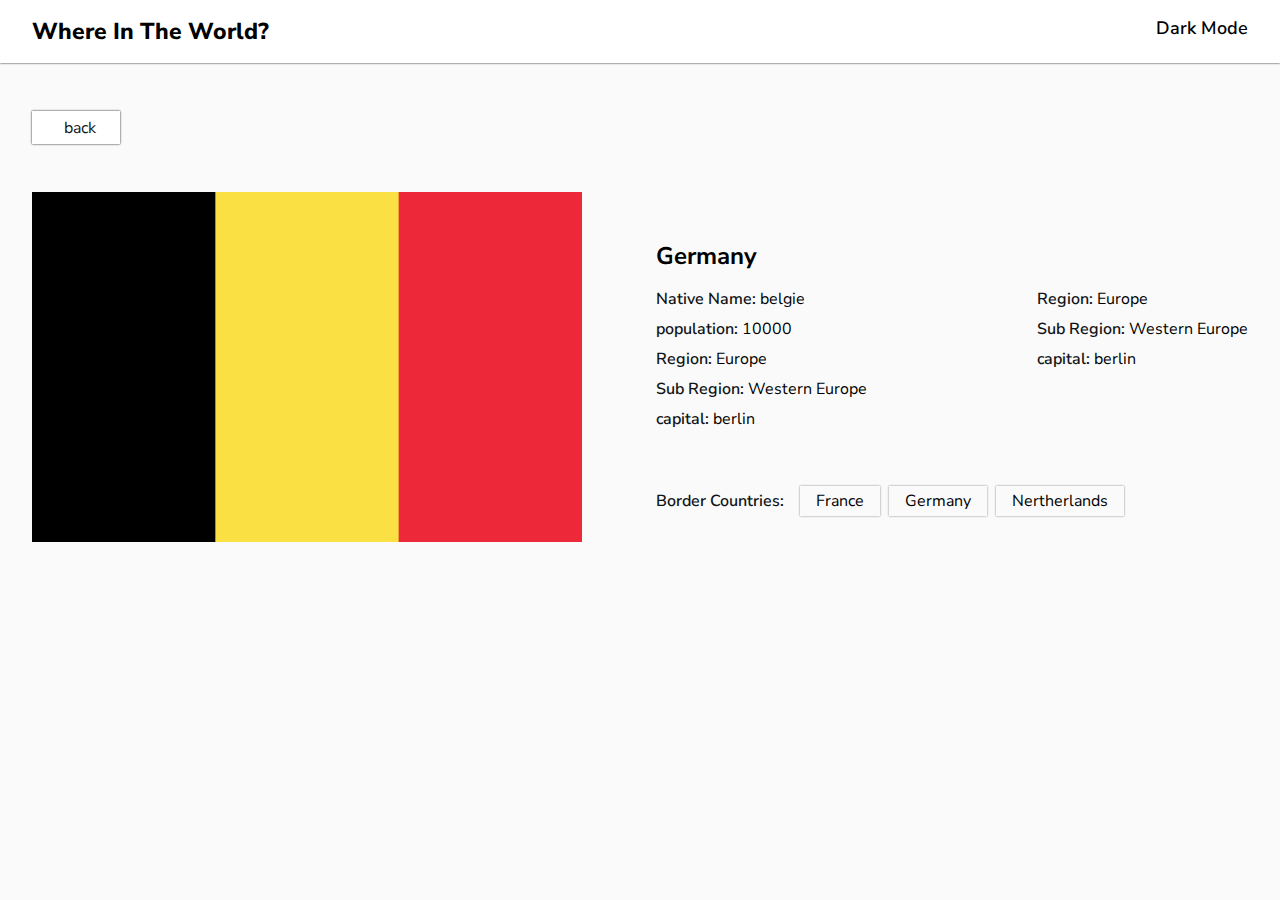
==== info.html @ 473240a0 "first commit" ====
<!DOCTYPE html>
<html lang="en">
  <head>
    <meta charset="UTF-8" />
    <meta http-equiv="X-UA-Compatible" content="IE=edge" />
    <meta name="viewport" content="width=device-width, initial-scale=1.0" />
    <link
      rel="stylesheet"
      href="https://cdnjs.cloudflare.com/ajax/libs/font-awesome/6.4.0/css/all.min.css"
      integrity="sha512-iecdLmaskl7CVkqkXNQ/ZH/XLlvWZOJyj7Yy7tcenmpD1ypASozpmT/E0iPtmFIB46ZmdtAc9eNBvH0H/ZpiBw=="
      crossorigin="anonymous"
      referrerpolicy="no-referrer"
    />
    <link rel="preconnect" href="https://fonts.googleapis.com" />
    <link rel="preconnect" href="https://fonts.gstatic.com" crossorigin />
    <link
      href="https://fonts.googleapis.com/css2?family=Nunito+Sans:wght@300;600;800&display=swap"
      rel="stylesheet"
    />
    <link rel="stylesheet" href="style.css" />
    <link rel="stylesheet" href="info.css" />
    <title>Details Page</title>
  </head>
  <body>
    <header id="header">
      <div class="container">
        <div class="header-content">
          <div class="header-info">Where In The World?</div>
          <div class="header-toggle">
            <i class="fa-solid fa-moon"></i> <span>Dark Mode</span>
          </div>
        </div>
      </div>
    </header>
    <main class="main-content">
      <div class="container">
        <aside class="back-arrow">
          <div class="arrow-nav">
            <i class="fa-solid fa-arrow-left"></i>
            back
          </div>
        </aside>
        <article id="showcase">
          <div class="showcase-img">
            <img src="/image/be.svg" alt="" />
          </div>
          <div class="showcase-info">
            <div class="country-info">
                <h2 class="country">Germany</h2>
            </div>
            <section class="flex">

                <aside class="box-info left">
                    <div class="info-native pb-s">
                <span class="bg-text">Native Name:</span> belgie
              </div>
              <div class="info-population pb-s">
                <span class="bg-text">population:</span> 10000
              </div>
              <div class="info-region pb-s">
                <span class="bg-text">Region:</span> Europe
              </div>
              <div class="info-sub-region pb-s">
                <span class="bg-text">Sub Region:</span> Western Europe
              </div>
              <div class="info-capital pb-s">
                <span class="bg-text">capital:</span> berlin
              </div>
            </aside>
            <aside class="box-info right">
                <div class="info-region pb-s"><span class="bg-text">Region:</span> Europe</div>
                    <div class="info-sub-region pb-s"><span class="bg-text">Sub Region:</span> Western Europe</div>
                    <div class="info-capital pb-s"><span class="bg-text">capital:</span> berlin
                    </div>
            </aside>
        </section>

            <div class="borders">
                <p class="bg-text">Border Countries:</p>
            <div class="b-countries">
                <div class="countries">France</div>
                <div class="countries">Germany</div>
                <div class="countries">Nertherlands</div>
            </div>
        </div>
          </div>
        </article>
      </div>
    </main>
    <script src="ui.js"></script>
    <script src="data.js"></script>
    <script src="app1.js"></script>
  </body>
</html>
---- style.css ----
:root{
    --element:hsl(0, 0%, 100%);
    --background:hsl(0, 0%, 98%);
    --text: hsl(200, 15%, 8%); 
    --input:hsl(0, 0%, 52%);
}


.light{
    --element:hsl(209, 23%, 22%);
    --background:hsl(207, 26%, 17%);
    --text:hsl(0, 0%, 100%);
    --input:hsl(0, 0%, 52%);
}

*{
    box-sizing: border-box;
    padding: 0;
    margin: 0;
}
a{
    text-decoration: none;
}

body{
    font-family: 'Nunito Sans', sans-serif;
    background: var(--background);
}
li{
    list-style: none;
}
img{
    max-width: 100%;
}

.container{
    max-width: 1280px;
    margin: auto;
    padding: 0 2rem;

}
#header{
padding: 1rem 0 ;
background: var(--element);
box-shadow: 0px 0px 2px var(--text);
position: relative;
z-index: 2;
}
.header-content{
    display: flex;
    justify-content: space-between;
}
.header-info{
    font-weight: 800;
    font-size: 23px;
}
.header-toggle{
    cursor: pointer;
}
.header-toggle span{
    font-weight: 600;
    font-size: 18px;
    margin-left: 2px;
}

/* nav area */
#navbar{
    padding-bottom: 2.5rem;
    /* background: var(--background); */
    padding-top: 1.25rem;
    /* overflow: hidden; */
}
.nav-content{
    display: flex;
    justify-content: space-between;
    align-items: center;
}
.nav-input{
    max-width: 400px;
    position: relative;
    display: flex;
    width: 100%;
    align-items: center;
    height: fit-content;
}
.nav-input input{
    padding: .75rem 2.5rem;
    border: none;
    width: 100%;
    font-size: 16px;
    outline: none;
    box-shadow: 0px 0px 5px var(--input);
    background: var(--element);
}
.nav-input .icon{
    position: absolute;
    left: 10px;
    color: var(--input);

}
.dropdown{
    /* padding: .65rem 2rem; */
    box-shadow: 0px 0px 5px var(--input);
    background: var(--element);
    width: max-content;
}

.dropdown span{
    padding-left: 20px;
}
.dropdown .list-main{
    position: relative;
    width: 100%;
    padding: .65rem 2rem;
    cursor: pointer;
}

.list-main .list{
    position: absolute;
    top: 100%;
    background: var(--element);
    width: 100%;
    left: 0;
    box-shadow: 0px 0px 5px var(--input);
    margin-top: 20px;
    padding: .65rem 0rem;
    display: none;
    /* z-index: 223; */
}
.continent{
    position: relative;
    z-index: 223;
}
.show{
    display: block !important;
}

.list .list-item{
    padding: 0.25rem;
    cursor: pointer;
}
.list .list-item:hover{
    background:rgba(0, 0, 0, 0.3);
}

.box{
    display: grid;
    grid-template-columns: repeat(4,1fr);
    gap: 3.5rem;
    justify-content: center;
}
.boxes{
    /* max-width: 400px; */
    box-shadow: 0px 0px 2px var(--input);
    border-radius: 5px;
} 
.boxes-img img{
    height:100%;
    width:100%;
    display: block;
    border-radius: 5px 5px 0 0;
    box-shadow: 0px 0px 2px var(--input);
} 
.boxes-img{
    border-radius: 5px 5px 0 0;
    height: 150px;
    width: 100%;
    box-shadow: 0px 0px 2px var(--input);
}
.boxes-img:hover{
    transform: scale(1.1);
}
.box-info{
    padding: 1rem ;
}

.box-info .bg-text{
    color: var(--text);
    font-weight: 600;
}
.box-info .capital{
    padding-bottom: .5rem;
}

.box-info .country{
    padding-bottom: .5rem;
}
.box-info .country a{
    font-weight: 800;
    color: var(--text);
}
.box-info .population{
padding-bottom: .15rem;
}
.box-info .region{
padding-bottom: .15rem;
}


/* @media(max-width:767px){
    .header-info{
        font-size: 12px;
        font-weight: 600px;
        white-space: nowrap;
    }
    .header-toggle span{
        font-size: 16px;
        white-space: nowrap;
    }
} */

@media(max-width:450px){
    .header-info{
        font-size: 12px;
        font-weight: 600px;
        white-space: nowrap;
    }
    .header-toggle span{
        font-size: 12px;
        white-space: nowrap;
    }
    .header-toggle{
        font-size: 12px;
    }
    .nav-content{
        display: block;
    }

    .nav-input{
        margin-bottom: 1.25rem;
    }
}
---- info.css ----
.pb-xs{
    padding-bottom: 0.25rem;
    }
    .pb-s{
    padding-bottom: 0.5rem;
    }

body{
    background: var(--background);
}
.main-content {
  padding-top: 3rem;
}

.arrow-nav {
    padding: 0.35rem 1.5rem;
    width: max-content;
    background: var(--element);
    display: flex;
    justify-content: center;
    align-items: center;
    color: var(--text);
    box-shadow: 0px 0px 2px var(--text);
    cursor: pointer;
    margin-bottom: 3rem;
}
.arrow-nav i {
  margin-right: 0.5rem;
  font-size: 18px;
}
#showcase{
    display: grid;
    grid-template-columns: 1fr 1fr;
    /* align-items: center; */
    /* gap: 2.5rem; */
}
#right{
    display: flex;
}
.showcase-info{
    padding-left: 1rem;
}
.flex{
    display: flex;
    justify-content: space-between;
    /* margin-bottom: 2.5rem; */
}
.box-info{
padding-right: 0;
padding-left: 0;
}

.country-info{
    /* padding-left: 1rem; */
    margin-top: 3rem;
    font-weight: 800;
    /* font-size: 20px; */
}
 .showcase-img {
    max-width: 550px;
    width: 100%;
    height: 350px;
}
.showcase-img img{
    height: 100%;
    width: 100%;
    display: block;
    /* object-fit: cover; */
}
.bg-text{
    color: var(--text);
    font-weight: 600;
}
.borders{
   padding-top: 2rem;
    display: flex;
    align-items: center;
}

.borders .b-countries{
    display: flex;
    margin-left: 1rem;
    align-items: center;
    gap: 0.55rem;
}
.b-countries .countries{
/* margin-right: 0.5rem; */
padding: 0.25rem 1rem;
box-shadow: 0px 0px 2px var(--input);
}

@media(max-width:768px){
    article#showcase img{
        object-fit: contain;
    }
}
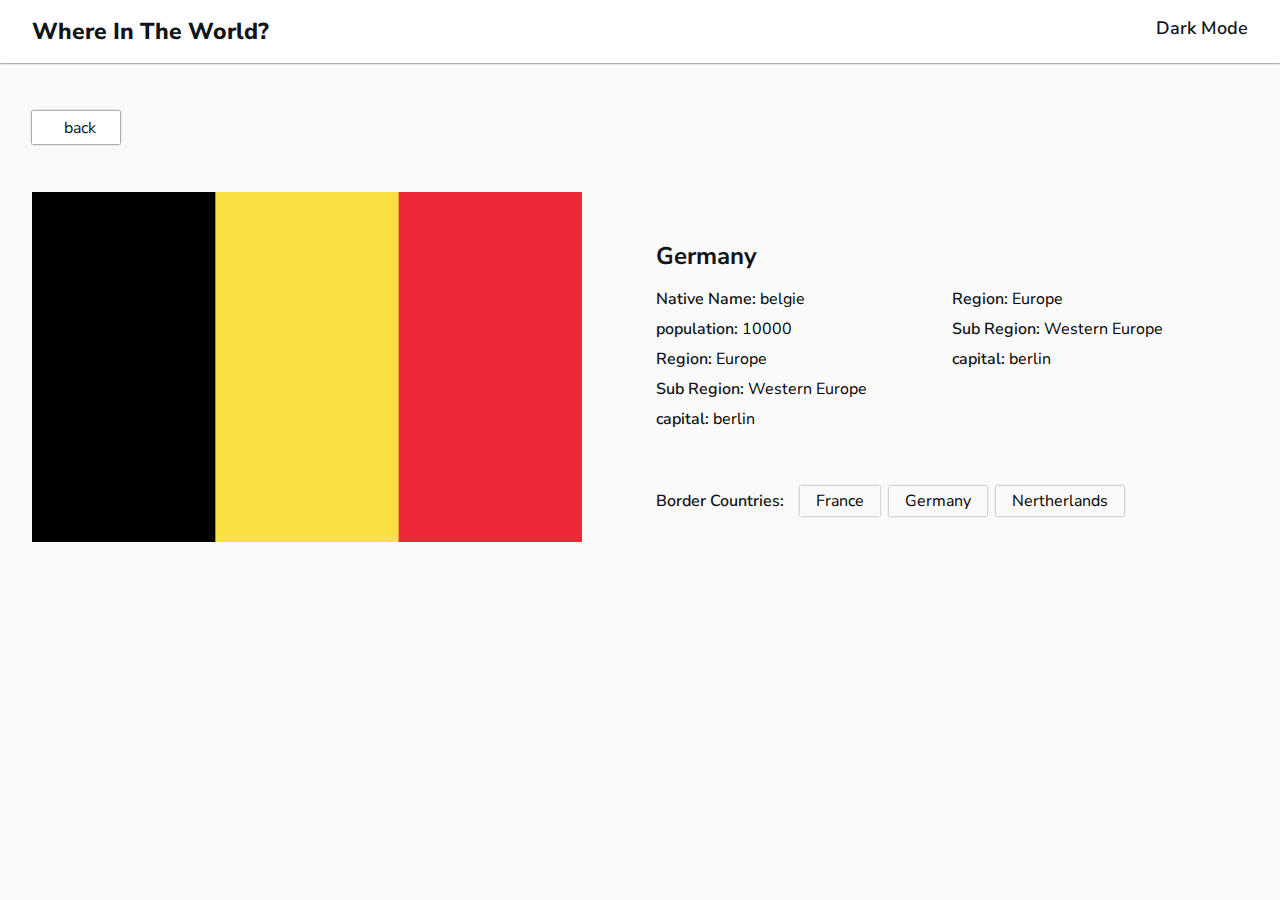
==== commit 1c6ef656: "added darkMode, filter and filter by region" ====
--- a/info.html
+++ b/info.html
@@ -21,7 +21,7 @@
     <link rel="stylesheet" href="info.css" />
     <title>Details Page</title>
   </head>
-  <body>
+  <body class="body">
     <header id="header">
       <div class="container">
         <div class="header-content">
@@ -89,6 +89,7 @@
     </main>
     <script src="ui.js"></script>
     <script src="data.js"></script>
+    <script src="darkmode.js"></script>
     <script src="app1.js"></script>
   </body>
 </html>
--- a/style.css
+++ b/style.css
@@ -6,7 +6,7 @@
 }
 
 
-.light{
+.dark{
     --element:hsl(209, 23%, 22%);
     --background:hsl(207, 26%, 17%);
     --text:hsl(0, 0%, 100%);
@@ -53,9 +53,11 @@
 .header-info{
     font-weight: 800;
     font-size: 23px;
+    color: var(--text);
 }
 .header-toggle{
     cursor: pointer;
+    color: var(--text);
 }
 .header-toggle span{
     font-weight: 600;
@@ -103,6 +105,7 @@
     box-shadow: 0px 0px 5px var(--input);
     background: var(--element);
     width: max-content;
+    color: var(--text);
 }
 
 .dropdown span{
@@ -140,7 +143,7 @@
     cursor: pointer;
 }
 .list .list-item:hover{
-    background:rgba(0, 0, 0, 0.3);
+    background:var(--input);
 }
 
 .box{
@@ -153,7 +156,12 @@
     /* max-width: 400px; */
     box-shadow: 0px 0px 2px var(--input);
     border-radius: 5px;
+    background: var(--element);
+    transition: transform 250ms ease-in;
 } 
+.dark .boxes{
+    color: var(--input) ;
+}
 .boxes-img img{
     height:100%;
     width:100%;
@@ -167,8 +175,8 @@
     width: 100%;
     box-shadow: 0px 0px 2px var(--input);
 }
-.boxes-img:hover{
-    transform: scale(1.1);
+.boxes:hover{
+    transform: scale(1.025);
 }
 .box-info{
     padding: 1rem ;
@@ -177,7 +185,11 @@
 .box-info .bg-text{
     color: var(--text);
     font-weight: 600;
-}
+    /* font-size: 16px; */
+}
+/* .dark .box-info .bg-text{
+    color: var(-);
+} */
 .box-info .capital{
     padding-bottom: .5rem;
 }
--- a/info.css
+++ b/info.css
@@ -54,6 +54,7 @@
     /* padding-left: 1rem; */
     margin-top: 3rem;
     font-weight: 800;
+    color: var(--text);
     /* font-size: 20px; */
 }
  .showcase-img {
@@ -88,6 +89,17 @@
 padding: 0.25rem 1rem;
 box-shadow: 0px 0px 2px var(--input);
 }
+.info-capital{
+    word-wrap: break-word;
+    word-break: break-all;
+}
+.left,
+.right{
+    width: 100%;
+}
+.dark .box-info{
+    color: var(--input) ;
+}
 
 @media(max-width:768px){
     article#showcase img{
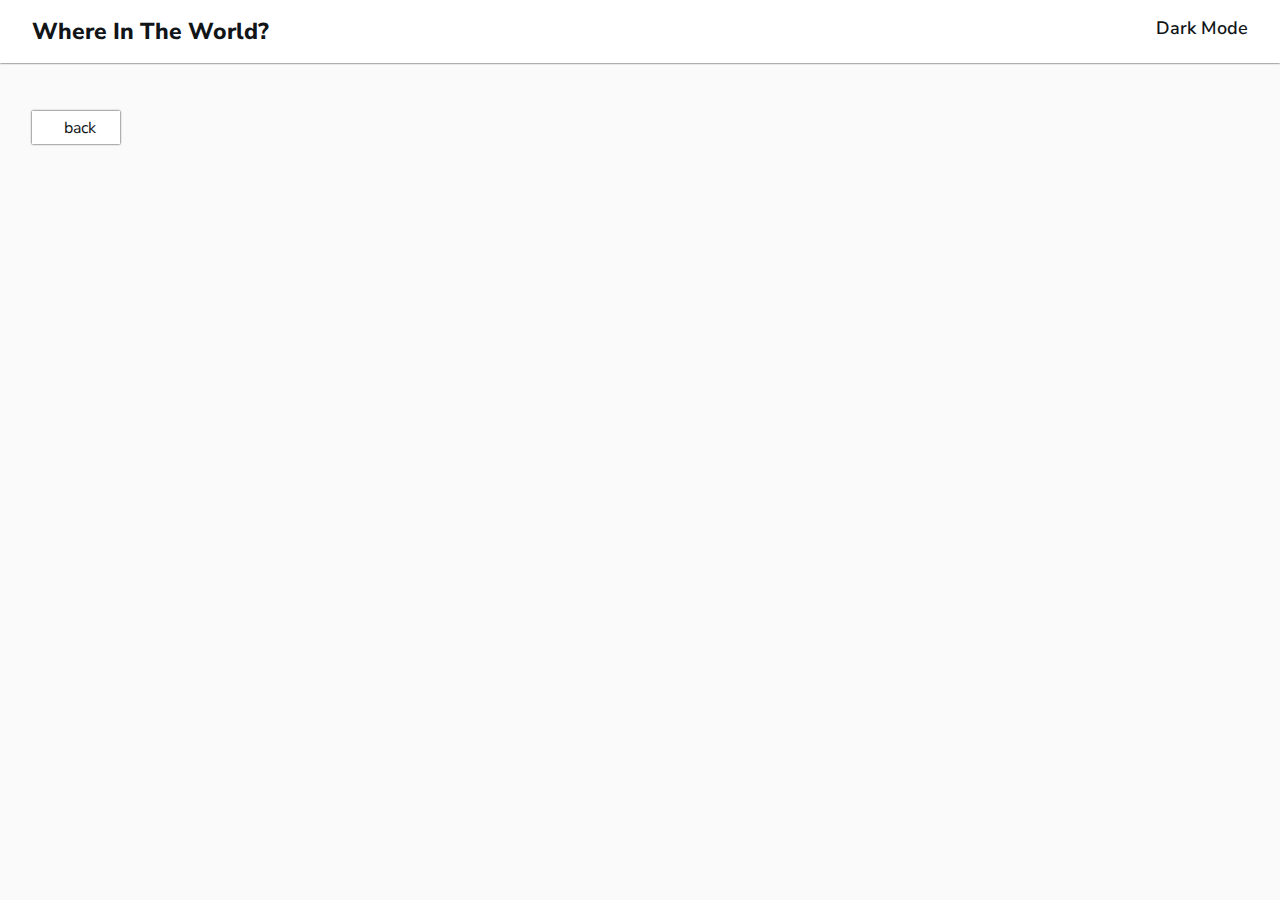
==== commit 6ec79b97: "added borders that link to border-page" ====
--- a/info.html
+++ b/info.html
@@ -25,7 +25,7 @@
     <header id="header">
       <div class="container">
         <div class="header-content">
-          <div class="header-info">Where In The World?</div>
+          <div class="header-info"><a href="index.html">Where In The World?</a></div>
           <div class="header-toggle">
             <i class="fa-solid fa-moon"></i> <span>Dark Mode</span>
           </div>
@@ -41,7 +41,7 @@
           </div>
         </aside>
         <article id="showcase">
-          <div class="showcase-img">
+          <!-- <div class="showcase-img">
             <img src="/image/be.svg" alt="" />
           </div>
           <div class="showcase-info">
@@ -81,9 +81,12 @@
                 <div class="countries">France</div>
                 <div class="countries">Germany</div>
                 <div class="countries">Nertherlands</div>
+                <div class="countries">Nertherlands</div>
+                <div class="countries">Nertherlands</div>
+                <div class="countries">Nertherlands</div>
             </div>
         </div>
-          </div>
+          </div> -->
         </article>
       </div>
     </main>
--- a/style.css
+++ b/style.css
@@ -55,6 +55,9 @@
     font-size: 23px;
     color: var(--text);
 }
+.header-info a{
+    color: var(--text);
+}
 .header-toggle{
     cursor: pointer;
     color: var(--text);
@@ -68,9 +71,7 @@
 /* nav area */
 #navbar{
     padding-bottom: 2.5rem;
-    /* background: var(--background); */
     padding-top: 1.25rem;
-    /* overflow: hidden; */
 }
 .nav-content{
     display: flex;
@@ -153,7 +154,8 @@
     justify-content: center;
 }
 .boxes{
-    /* max-width: 400px; */
+    max-width: 262px;
+    width: 100%;
     box-shadow: 0px 0px 2px var(--input);
     border-radius: 5px;
     background: var(--element);
@@ -208,18 +210,21 @@
 padding-bottom: .15rem;
 }
 
-
-/* @media(max-width:767px){
-    .header-info{
-        font-size: 12px;
-        font-weight: 600px;
-        white-space: nowrap;
-    }
-    .header-toggle span{
-        font-size: 16px;
-        white-space: nowrap;
-    }
-} */
+@media(max-width:1160px){
+    .box{
+        grid-template-columns: repeat(3,1fr);
+        /* justify-items: center; */
+    }
+}
+
+@media(max-width:800px){
+   .box{
+    grid-template-columns: repeat(2,1fr);
+    justify-items: center;
+
+   }
+}
+
 
 @media(max-width:450px){
     .header-info{
@@ -241,4 +246,7 @@
     .nav-input{
         margin-bottom: 1.25rem;
     }
-}
+    .box{
+        grid-template-columns: 1fr;
+    }
+}
--- a/info.css
+++ b/info.css
@@ -10,6 +10,7 @@
 }
 .main-content {
   padding-top: 3rem;
+  padding-bottom: 2rem;
 }
 
 .arrow-nav {
@@ -39,6 +40,7 @@
 }
 .showcase-info{
     padding-left: 1rem;
+    width: 100%;
 }
 .flex{
     display: flex;
@@ -68,6 +70,7 @@
     display: block;
     /* object-fit: cover; */
 }
+
 .bg-text{
     color: var(--text);
     font-weight: 600;
@@ -76,6 +79,11 @@
    padding-top: 2rem;
     display: flex;
     align-items: center;
+  
+}
+.borders p.bg-text{
+    white-space: nowrap;
+    align-self: self-start;
 }
 
 .borders .b-countries{
@@ -83,16 +91,29 @@
     margin-left: 1rem;
     align-items: center;
     gap: 0.55rem;
+    flex-wrap: wrap;
+    color: var(--text);
 }
 .b-countries .countries{
 /* margin-right: 0.5rem; */
 padding: 0.25rem 1rem;
 box-shadow: 0px 0px 2px var(--input);
+cursor: pointer;
+
 }
+
+.b-countries .countries:hover{
+    transform: scale(1.025);
+}
+.b-countries a{
+    color: var(--text);
+}
+
 .info-capital{
     word-wrap: break-word;
     word-break: break-all;
 }
+
 .left,
 .right{
     width: 100%;
@@ -101,8 +122,44 @@
     color: var(--input) ;
 }
 
-@media(max-width:768px){
-    article#showcase img{
-        object-fit: contain;
+@media(max-width:1025px){
+   .borders{
+    padding-top: 0.5rem;
+   }
+}
+
+@media(max-width:800px){
+    #showcase{
+        grid-template-columns: 1fr;
+    }
+}
+
+@media(max-width:450px){
+    #showcase{
+        grid-template-columns: 1fr;
+    }
+    .borders{
+        flex-direction: column;
+        align-items: start;
+    }
+    .flex{
+        flex-direction: column;
+    }
+    .borders .b-countries{
+        margin-left: 0;
+        margin-top: 1rem;
+    }
+    .arrow-nav{
+        margin-bottom: 0rem;
+    }
+    .country-info{
+        padding-top: 0rem;
+    }
+    .showcase-img{
+        padding-top: 3rem;
+        height: 100%;
+    }
+    .showcase-info{
+        padding-left: 0;
     }
 }